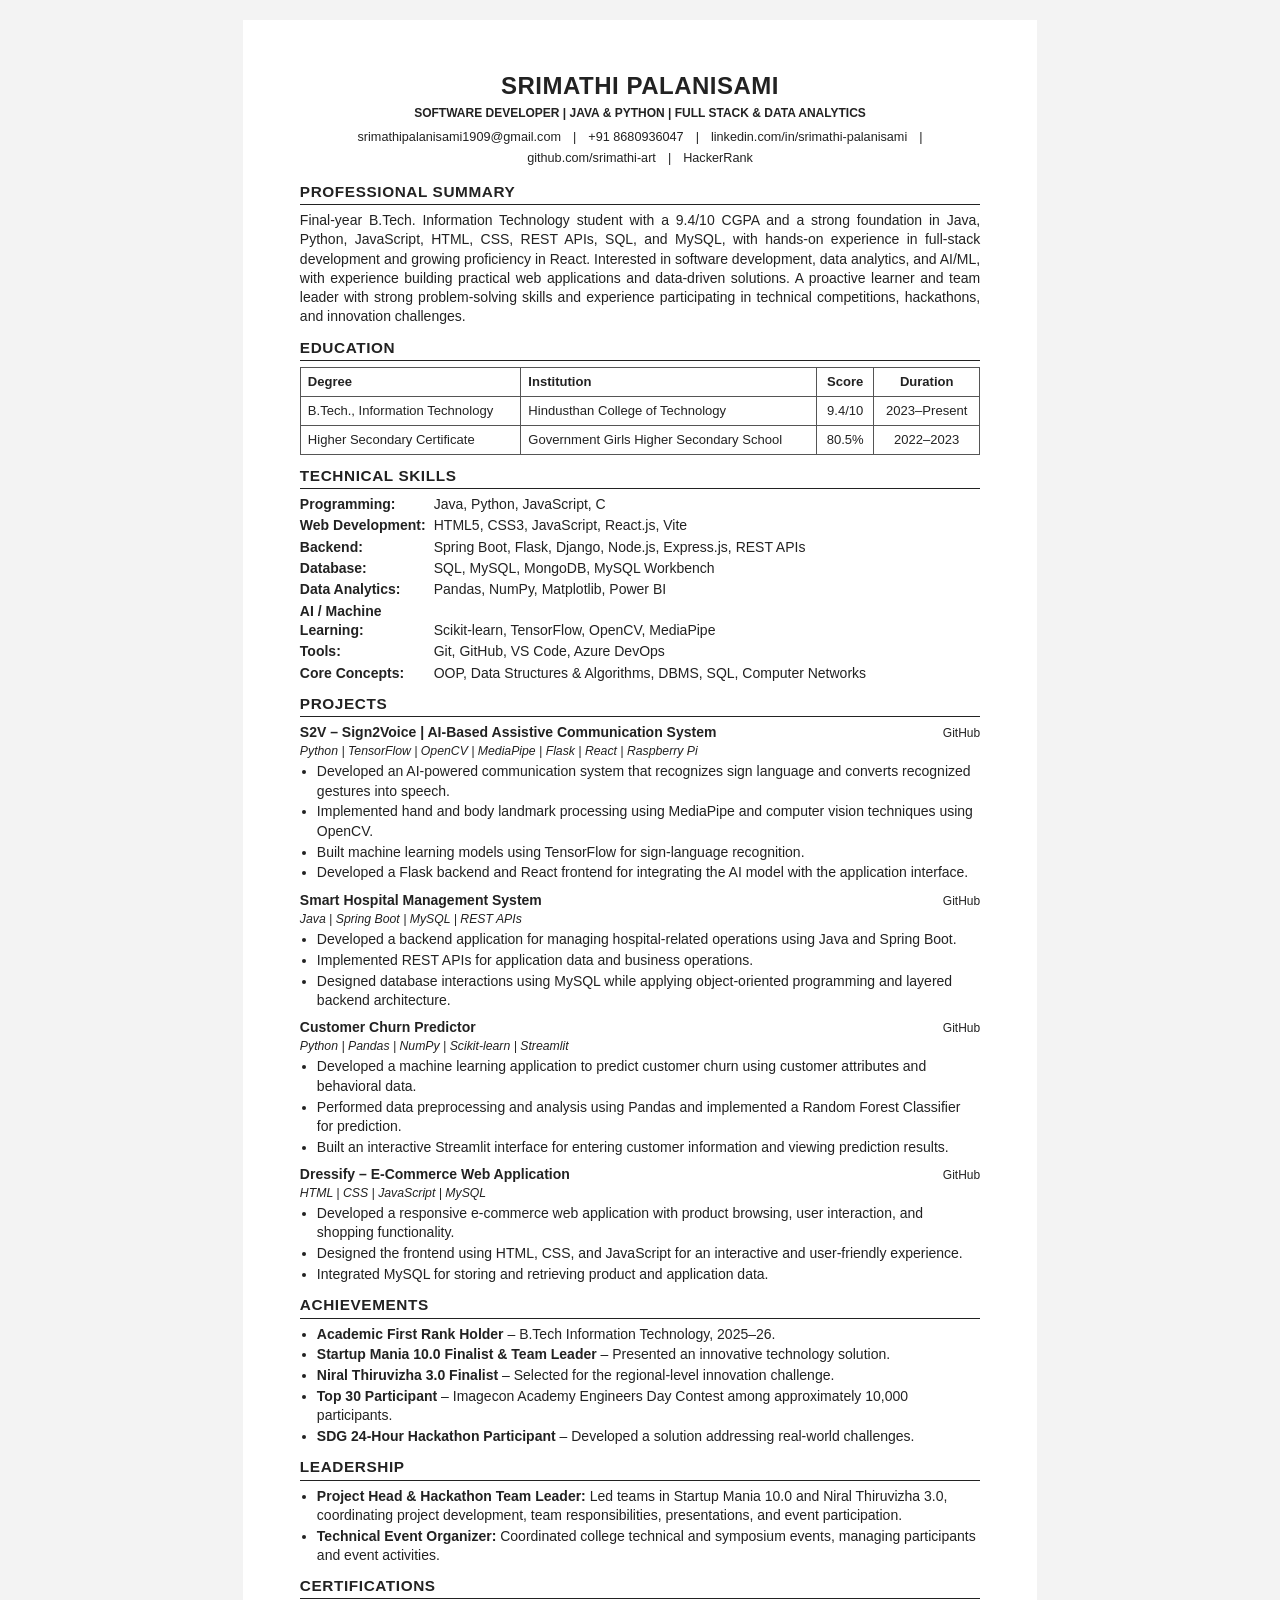
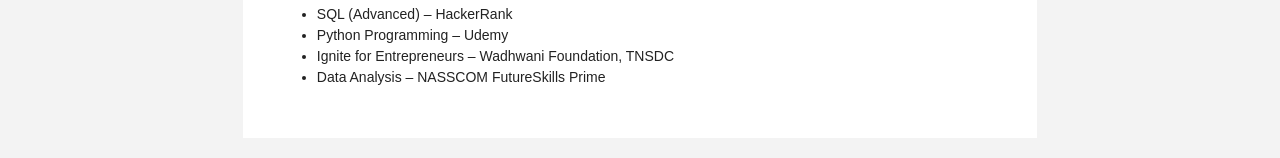
==== resume.html @ ff60b9dc "html allignment" ====
<!DOCTYPE html>
<html lang="en">
<head>
  <meta charset="UTF-8">
  <meta name="viewport" content="width=device-width, initial-scale=1.0">
  <title>Srimathi Palanisami - Resume</title>

  <style>
    * {
      box-sizing: border-box;
      margin: 0;
      padding: 0;
    }

    body {
      font-family: Arial, Helvetica, sans-serif;
      background: #f3f3f3;
      color: #222;
      line-height: 1.38;
      font-size: 10.5pt;
    }

    .resume {
      width: 210mm;
      min-height: 297mm;
      margin: 20px auto;
      padding: 13mm 15mm;
      background: #fff;
    }

    .header {
      text-align: center;
      margin-bottom: 13px;
    }

    .header h1 {
      font-size: 24px;
      letter-spacing: 0.5px;
      margin-bottom: 3px;
    }

    .header .role {
      font-size: 12px;
      font-weight: 600;
      margin-bottom: 7px;
    }

    .contact {
      display: flex;
      justify-content: center;
      flex-wrap: wrap;
      gap: 4px 12px;
      font-size: 9.5pt;
    }

    .contact a {
      color: #222;
      text-decoration: none;
    }

    section {
      margin-top: 10px;
    }

    .section-title {
      font-size: 11.5pt;
      font-weight: 700;
      letter-spacing: 0.6px;
      border-bottom: 1px solid #222;
      padding-bottom: 2px;
      margin-bottom: 6px;
    }

    .summary {
      text-align: justify;
    }

    /* Education */
    .education-table {
      width: 100%;
      border-collapse: collapse;
      font-size: 9.8pt;
    }

    .education-table th,
    .education-table td {
      border: 1px solid #555;
      padding: 5px 7px;
      text-align: left;
      vertical-align: middle;
    }

    .education-table th {
      font-weight: 700;
    }

    .education-table td:nth-child(3),
    .education-table td:nth-child(4),
    .education-table th:nth-child(3),
    .education-table th:nth-child(4) {
      text-align: center;
      white-space: nowrap;
    }

    /* Skills */
    .skills {
      list-style: none;
    }

    .skills li {
      margin-bottom: 2px;
    }

    .skills strong {
      display: inline-block;
      width: 130px;
    }

    /* Projects */
    .project {
      margin-bottom: 8px;
    }

    .project:last-child {
      margin-bottom: 0;
    }

    .project-heading {
      display: flex;
      justify-content: space-between;
      align-items: baseline;
      gap: 10px;
      margin-bottom: 1px;
    }

    .project-title {
      font-weight: 700;
      font-size: 10.5pt;
    }

    .project-links {
      font-size: 9pt;
      white-space: nowrap;
    }

    .project-links a {
      color: #222;
      text-decoration: none;
    }

    .technologies {
      font-size: 9.2pt;
      font-style: italic;
      margin-bottom: 2px;
    }

    .project ul,
    .achievements,
    .leadership,
    .certifications {
      padding-left: 17px;
    }

    li {
      margin-bottom: 1.5px;
    }

    .two-column {
      display: grid;
      grid-template-columns: 1fr 1fr;
      gap: 20px;
    }

    @media print {
      body {
        background: #fff;
      }

      .resume {
        width: 210mm;
        min-height: 297mm;
        margin: 0;
        padding: 12mm 14mm;
      }

      @page {
        size: A4;
        margin: 0;
      }

      a {
        color: #222 !important;
        text-decoration: none !important;
      }
    }

    @media (max-width: 800px) {
      body {
        background: #fff;
      }

      .resume {
        width: 100%;
        min-height: auto;
        margin: 0;
        padding: 25px;
      }

      .two-column {
        grid-template-columns: 1fr;
        gap: 8px;
      }

      .project-heading {
        display: block;
      }

      .project-links {
        margin-top: 2px;
      }
    }
  </style>
</head>

<body>

  <main class="resume">

    <!-- HEADER -->
    <header class="header">
      <h1>SRIMATHI PALANISAMI</h1>
      <div class="role">SOFTWARE DEVELOPER | JAVA &amp; PYTHON | FULL STACK &amp; DATA ANALYTICS</div>

      <div class="contact">
        <a href="mailto:srimathipalanisami1909@gmail.com">srimathipalanisami1909@gmail.com</a>
        <span>|</span>
        <a href="tel:+918680936047">+91 8680936047</a>
        <span>|</span>
        <a href="https://linkedin.com/in/srimathi-palanisami" target="_blank">linkedin.com/in/srimathi-palanisami</a>
        <span>|</span>
        <a href="https://github.com/srimathi-art" target="_blank">github.com/srimathi-art</a>
        <span>|</span>
        <a href="https://hackerrank.com/srimathipalanis2" target="_blank">HackerRank</a>
      </div>
    </header>

    <!-- SUMMARY -->
    <section>
      <h2 class="section-title">PROFESSIONAL SUMMARY</h2>
      <p class="summary">
        Final-year B.Tech. Information Technology student with a 9.4/10 CGPA and a strong foundation
        in Java, Python, JavaScript, HTML, CSS, REST APIs, SQL, and MySQL, with hands-on experience
        in full-stack development and growing proficiency in React. Interested in software development,
        data analytics, and AI/ML, with experience building practical web applications and data-driven
        solutions. A proactive learner and team leader with strong problem-solving skills and experience
        participating in technical competitions, hackathons, and innovation challenges.
      </p>
    </section>

    <!-- EDUCATION -->
    <section>
      <h2 class="section-title">EDUCATION</h2>

      <table class="education-table">
        <thead>
          <tr>
            <th>Degree</th>
            <th>Institution</th>
            <th>Score</th>
            <th>Duration</th>
          </tr>
        </thead>
        <tbody>
          <tr>
            <td>B.Tech., Information Technology</td>
            <td>Hindusthan College of Technology</td>
            <td>9.4/10</td>
            <td>2023–Present</td>
          </tr>
          <tr>
            <td>Higher Secondary Certificate</td>
            <td>Government Girls Higher Secondary School</td>
            <td>80.5%</td>
            <td>2022–2023</td>
          </tr>
        </tbody>
      </table>
    </section>

    <!-- SKILLS -->
    <section>
      <h2 class="section-title">TECHNICAL SKILLS</h2>

      <ul class="skills">
        <li><strong>Programming:</strong> Java, Python, JavaScript, C</li>
        <li><strong>Web Development:</strong> HTML5, CSS3, JavaScript, React.js, Vite</li>
        <li><strong>Backend:</strong> Spring Boot, Flask, Django, Node.js, Express.js, REST APIs</li>
        <li><strong>Database:</strong> SQL, MySQL, MongoDB, MySQL Workbench</li>
        <li><strong>Data Analytics:</strong> Pandas, NumPy, Matplotlib, Power BI</li>
        <li><strong>AI / Machine Learning:</strong> Scikit-learn, TensorFlow, OpenCV, MediaPipe</li>
        <li><strong>Tools:</strong> Git, GitHub, VS Code, Azure DevOps</li>
        <li><strong>Core Concepts:</strong> OOP, Data Structures &amp; Algorithms, DBMS, SQL, Computer Networks</li>
      </ul>
    </section>

    <!-- PROJECTS -->
    <section>
      <h2 class="section-title">PROJECTS</h2>

      <article class="project">
        <div class="project-heading">
          <div class="project-title">S2V – Sign2Voice | AI-Based Assistive Communication System</div>
          <div class="project-links">
            <a href="#" target="_blank">GitHub</a>
          </div>
        </div>
        <div class="technologies">Python | TensorFlow | OpenCV | MediaPipe | Flask | React | Raspberry Pi</div>
        <ul>
          <li>Developed an AI-powered communication system that recognizes sign language and converts recognized gestures into speech.</li>
          <li>Implemented hand and body landmark processing using MediaPipe and computer vision techniques using OpenCV.</li>
          <li>Built machine learning models using TensorFlow for sign-language recognition.</li>
          <li>Developed a Flask backend and React frontend for integrating the AI model with the application interface.</li>
        </ul>
      </article>

      <article class="project">
        <div class="project-heading">
          <div class="project-title">Smart Hospital Management System</div>
          <div class="project-links">
            <a href="#" target="_blank">GitHub</a>
          </div>
        </div>
        <div class="technologies">Java | Spring Boot | MySQL | REST APIs</div>
        <ul>
          <li>Developed a backend application for managing hospital-related operations using Java and Spring Boot.</li>
          <li>Implemented REST APIs for application data and business operations.</li>
          <li>Designed database interactions using MySQL while applying object-oriented programming and layered backend architecture.</li>
        </ul>
      </article>

      <article class="project">
        <div class="project-heading">
          <div class="project-title">Customer Churn Predictor</div>
          <div class="project-links">
            <a href="#" target="_blank">GitHub</a>
          </div>
        </div>
        <div class="technologies">Python | Pandas | NumPy | Scikit-learn | Streamlit</div>
        <ul>
          <li>Developed a machine learning application to predict customer churn using customer attributes and behavioral data.</li>
          <li>Performed data preprocessing and analysis using Pandas and implemented a Random Forest Classifier for prediction.</li>
          <li>Built an interactive Streamlit interface for entering customer information and viewing prediction results.</li>
        </ul>
      </article>

      <article class="project">
        <div class="project-heading">
          <div class="project-title">Dressify – E-Commerce Web Application</div>
          <div class="project-links">
            <a href="#" target="_blank">GitHub</a>
          </div>
        </div>
        <div class="technologies">HTML | CSS | JavaScript | MySQL</div>
        <ul>
          <li>Developed a responsive e-commerce web application with product browsing, user interaction, and shopping functionality.</li>
          <li>Designed the frontend using HTML, CSS, and JavaScript for an interactive and user-friendly experience.</li>
          <li>Integrated MySQL for storing and retrieving product and application data.</li>
        </ul>
      </article>
    </section>

    <!-- ACHIEVEMENTS -->
    <section>
      <h2 class="section-title">ACHIEVEMENTS</h2>
      <ul class="achievements">
        <li><strong>Academic First Rank Holder</strong> – B.Tech Information Technology, 2025–26.</li>
        <li><strong>Startup Mania 10.0 Finalist &amp; Team Leader</strong> – Presented an innovative technology solution.</li>
        <li><strong>Niral Thiruvizha 3.0 Finalist</strong> – Selected for the regional-level innovation challenge.</li>
        <li><strong>Top 30 Participant</strong> – Imagecon Academy Engineers Day Contest among approximately 10,000 participants.</li>
        <li><strong>SDG 24-Hour Hackathon Participant</strong> – Developed a solution addressing real-world challenges.</li>
      </ul>
    </section>

    <!-- LEADERSHIP -->
    <section>
      <h2 class="section-title">LEADERSHIP</h2>
      <ul class="leadership">
        <li><strong>Project Head &amp; Hackathon Team Leader:</strong> Led teams in Startup Mania 10.0 and Niral Thiruvizha 3.0, coordinating project development, team responsibilities, presentations, and event participation.</li>
        <li><strong>Technical Event Organizer:</strong> Coordinated college technical and symposium events, managing participants and event activities.</li>
      </ul>
    </section>

    <!-- CERTIFICATIONS -->
    <section>
      <h2 class="section-title">CERTIFICATIONS</h2>
      <ul class="certifications">
        <li>SQL (Advanced) – HackerRank</li>
        <li>Python Programming – Udemy</li>
        <li>Ignite for Entrepreneurs – Wadhwani Foundation, TNSDC</li>
        <li>Data Analysis – NASSCOM FutureSkills Prime</li>
      </ul>
    </section>

  </main>

  <script>
    // Print / save the resume as PDF using the browser's print dialog.
    function printResume() {
      window.print();
    }
  </script>

</body>
</html>
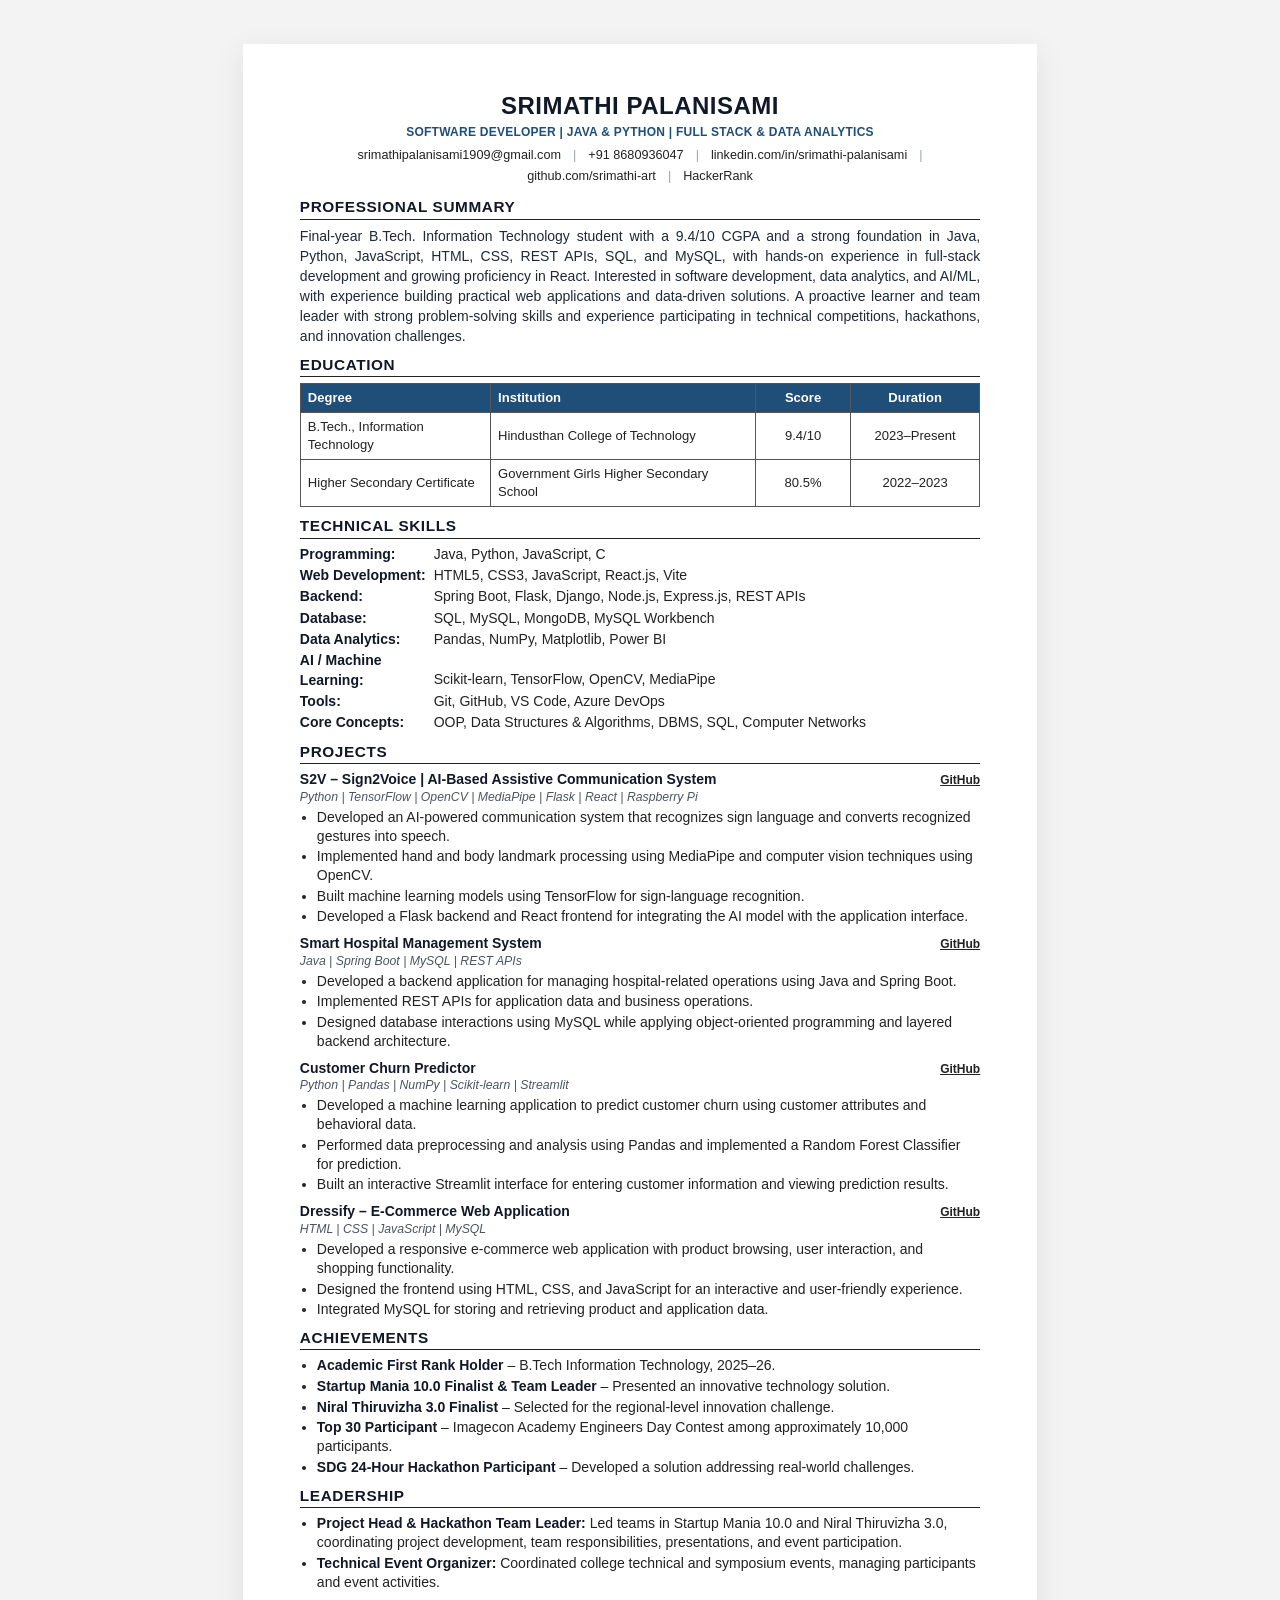
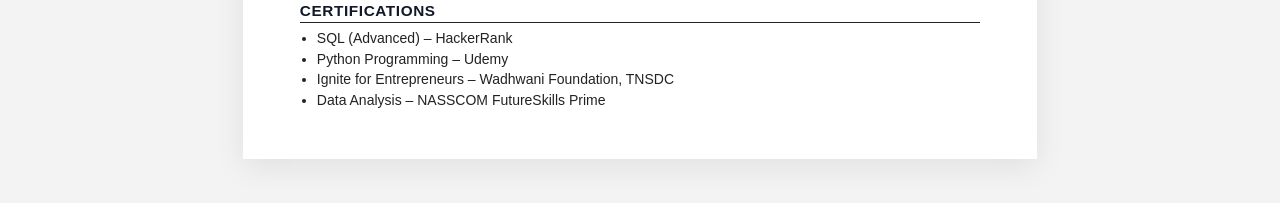
==== commit 80e081d3: "corrected" ====
--- a/resume.html
+++ b/resume.html
@@ -4,6 +4,7 @@
   <meta charset="UTF-8">
   <meta name="viewport" content="width=device-width, initial-scale=1.0">
   <title>Srimathi Palanisami - Resume</title>
+  <link rel="stylesheet" href="resume.css">
 
   <style>
     * {
@@ -311,7 +312,7 @@
         <div class="project-heading">
           <div class="project-title">S2V – Sign2Voice | AI-Based Assistive Communication System</div>
           <div class="project-links">
-            <a href="#" target="_blank">GitHub</a>
+            <u><a href="https://github.com/srimathi-art/S2V_CONNECT" target="_blank">GitHub</a></u>
           </div>
         </div>
         <div class="technologies">Python | TensorFlow | OpenCV | MediaPipe | Flask | React | Raspberry Pi</div>
@@ -327,7 +328,7 @@
         <div class="project-heading">
           <div class="project-title">Smart Hospital Management System</div>
           <div class="project-links">
-            <a href="#" target="_blank">GitHub</a>
+            <u><a href="#" target="_blank">GitHub</a></u>
           </div>
         </div>
         <div class="technologies">Java | Spring Boot | MySQL | REST APIs</div>
@@ -342,7 +343,7 @@
         <div class="project-heading">
           <div class="project-title">Customer Churn Predictor</div>
           <div class="project-links">
-            <a href="#" target="_blank">GitHub</a>
+            <u><a href="#" target="_blank">GitHub</a></u>
           </div>
         </div>
         <div class="technologies">Python | Pandas | NumPy | Scikit-learn | Streamlit</div>
@@ -357,7 +358,7 @@
         <div class="project-heading">
           <div class="project-title">Dressify – E-Commerce Web Application</div>
           <div class="project-links">
-            <a href="#" target="_blank">GitHub</a>
+            <u><a href="https://github.com/srimathi-art/Dressify--E-commerce-HTML-CSS-JS-" target="_blank">GitHub</a></u>
           </div>
         </div>
         <div class="technologies">HTML | CSS | JavaScript | MySQL</div>
--- a/resume.css
+++ b/resume.css
@@ -0,0 +1,399 @@
+/* =========================================================
+   SRIMATHI PALANISAMI - PROFESSIONAL RESUME CSS
+   A4 / ATS-Friendly / Print Optimized
+   ========================================================= */
+
+:root {
+  --text: #1f2937;
+  --heading: #111827;
+  --muted: #4b5563;
+  --line: #d1d5db;
+  --accent: #1f4e79;
+  --paper: #ffffff;
+  --page-bg: #eef1f5;
+}
+
+/* ---------- Base ---------- */
+
+* {
+  box-sizing: border-box;
+}
+
+html {
+  scroll-behavior: smooth;
+}
+
+body {
+  margin: 0;
+  padding: 24px 0;
+  background: var(--page-bg);
+  color: var(--text);
+  font-family: "Inter", "Segoe UI", Arial, Helvetica, sans-serif;
+  font-size: 10.3pt;
+  line-height: 1.42;
+  -webkit-font-smoothing: antialiased;
+  text-rendering: optimizeLegibility;
+}
+
+.resume {
+  width: 210mm;
+  min-height: 297mm;
+  margin: 0 auto;
+  padding: 13mm 15mm;
+  background: var(--paper);
+  box-shadow: 0 8px 30px rgba(0, 0, 0, 0.08);
+}
+
+/* ---------- Header ---------- */
+
+.header {
+  text-align: center;
+  margin-bottom: 13px;
+}
+
+.header h1 {
+  margin: 0;
+  color: var(--heading);
+  font-size: 25px;
+  font-weight: 800;
+  line-height: 1.1;
+  letter-spacing: 0.8px;
+}
+
+.header .role {
+  margin-top: 5px;
+  color: var(--accent);
+  font-size: 10.8pt;
+  font-weight: 700;
+  letter-spacing: 0.25px;
+  line-height: 1.25;
+}
+
+.contact {
+  display: flex;
+  justify-content: center;
+  align-items: center;
+  flex-wrap: wrap;
+  gap: 3px 9px;
+  margin-top: 7px;
+  color: var(--muted);
+  font-size: 9pt;
+}
+
+.contact a {
+  color: var(--muted);
+  text-decoration: none;
+  transition: color 0.15s ease;
+}
+
+.contact a:hover {
+  color: var(--accent);
+  text-decoration: underline;
+}
+
+.contact span {
+  color: #9ca3af;
+}
+
+/* ---------- Sections ---------- */
+
+section {
+  margin-top: 10px;
+}
+
+.section-title {
+  position: relative;
+  margin: 0 0 6px;
+  padding: 0 0 3px;
+  color: var(--heading);
+  border-bottom: 1.4px solid var(--heading);
+  font-size: 10.9pt;
+  font-weight: 800;
+  letter-spacing: 0.8px;
+  line-height: 1.2;
+}
+
+/* ---------- Summary ---------- */
+
+.summary {
+  margin: 0;
+  color: var(--text);
+  text-align: justify;
+  line-height: 1.43;
+}
+
+/* ---------- Education ---------- */
+
+.education-table {
+  width: 100%;
+  border-collapse: collapse;
+  table-layout: fixed;
+  font-size: 9.45pt;
+}
+
+.education-table th,
+.education-table td {
+  padding: 5px 7px;
+  border: 1px solid var(--line);
+  vertical-align: middle;
+  text-align: left;
+}
+
+.education-table th {
+  color: #fff;
+  background: var(--accent);
+  font-weight: 700;
+}
+
+.education-table th:nth-child(1),
+.education-table td:nth-child(1) {
+  width: 28%;
+}
+
+.education-table th:nth-child(2),
+.education-table td:nth-child(2) {
+  width: 39%;
+}
+
+.education-table th:nth-child(3),
+.education-table td:nth-child(3) {
+  width: 14%;
+  text-align: center;
+}
+
+.education-table th:nth-child(4),
+.education-table td:nth-child(4) {
+  width: 19%;
+  text-align: center;
+  white-space: nowrap;
+}
+
+/* ---------- Skills ---------- */
+
+.skills {
+  list-style: none;
+  margin: 0;
+  padding: 0;
+}
+
+.skills li {
+  margin: 0 0 2px;
+  line-height: 1.38;
+}
+
+.skills li:last-child {
+  margin-bottom: 0;
+}
+
+.skills strong {
+  display: inline-block;
+  width: 132px;
+  color: var(--heading);
+  font-weight: 700;
+}
+
+/* ---------- Projects ---------- */
+
+.project {
+  margin-bottom: 8px;
+  break-inside: avoid;
+}
+
+.project:last-child {
+  margin-bottom: 0;
+}
+
+.project-heading {
+  display: flex;
+  justify-content: space-between;
+  align-items: baseline;
+  gap: 12px;
+}
+
+.project-title {
+  color: var(--heading);
+  font-size: 10.25pt;
+  font-weight: 750;
+  line-height: 1.3;
+}
+
+.project-links {
+  flex-shrink: 0;
+  font-size: 8.8pt;
+  font-weight: 600;
+}
+
+.project-links a {
+  color: var(--accent);
+  text-decoration: none;
+}
+
+.project-links a:hover {
+  text-decoration: underline;
+}
+
+.technologies {
+  margin: 1px 0 2px;
+  color: var(--muted);
+  font-size: 8.9pt;
+  font-style: italic;
+  line-height: 1.3;
+}
+
+.project ul,
+.achievements,
+.leadership,
+.certifications {
+  margin: 0;
+  padding-left: 17px;
+}
+
+.project li,
+.achievements li,
+.leadership li,
+.certifications li {
+  margin-bottom: 1.5px;
+  line-height: 1.36;
+}
+
+.project li:last-child,
+.achievements li:last-child,
+.leadership li:last-child,
+.certifications li:last-child {
+  margin-bottom: 0;
+}
+
+/* ---------- Emphasis ---------- */
+
+.achievements strong,
+.leadership strong {
+  color: var(--heading);
+  font-weight: 700;
+}
+
+/* ---------- Links ---------- */
+
+a {
+  overflow-wrap: anywhere;
+}
+
+/* ---------- Print ---------- */
+
+@media print {
+  html,
+  body {
+    width: 210mm;
+    min-height: 297mm;
+    background: #fff;
+  }
+
+  body {
+    padding: 0;
+    font-size: 10.1pt;
+  }
+
+  .resume {
+    width: 210mm;
+    min-height: 297mm;
+    margin: 0;
+    padding: 12mm 14mm;
+    box-shadow: none;
+  }
+
+  a,
+  .contact a,
+  .project-links a {
+    color: #111 !important;
+    text-decoration: none !important;
+  }
+
+  .section-title {
+    break-after: avoid;
+  }
+
+  .project,
+  .education-table,
+  .education-table tr {
+    break-inside: avoid;
+  }
+
+  @page {
+    size: A4;
+    margin: 0;
+  }
+}
+
+/* ---------- Responsive ---------- */
+
+@media (max-width: 900px) {
+  body {
+    padding: 0;
+    background: #fff;
+  }
+
+  .resume {
+    width: 100%;
+    min-height: auto;
+    margin: 0;
+    padding: 30px 28px;
+    box-shadow: none;
+  }
+}
+
+@media (max-width: 620px) {
+  body {
+    font-size: 10pt;
+  }
+
+  .resume {
+    padding: 24px 20px;
+  }
+
+  .header h1 {
+    font-size: 22px;
+  }
+
+  .header .role {
+    font-size: 10pt;
+  }
+
+  .contact {
+    gap: 4px 7px;
+    font-size: 8.6pt;
+  }
+
+  .project-heading {
+    display: block;
+  }
+
+  .project-links {
+    margin-top: 2px;
+  }
+
+  .skills strong {
+    display: block;
+    width: auto;
+    margin-bottom: 1px;
+  }
+
+  .education-table {
+    font-size: 8.6pt;
+  }
+
+  .education-table th,
+  .education-table td {
+    padding: 4px 5px;
+  }
+}
+
+/* ---------- Accessibility ---------- */
+
+@media (prefers-reduced-motion: reduce) {
+  html {
+    scroll-behavior: auto;
+  }
+
+  .contact a {
+    transition: none;
+  }
+}
